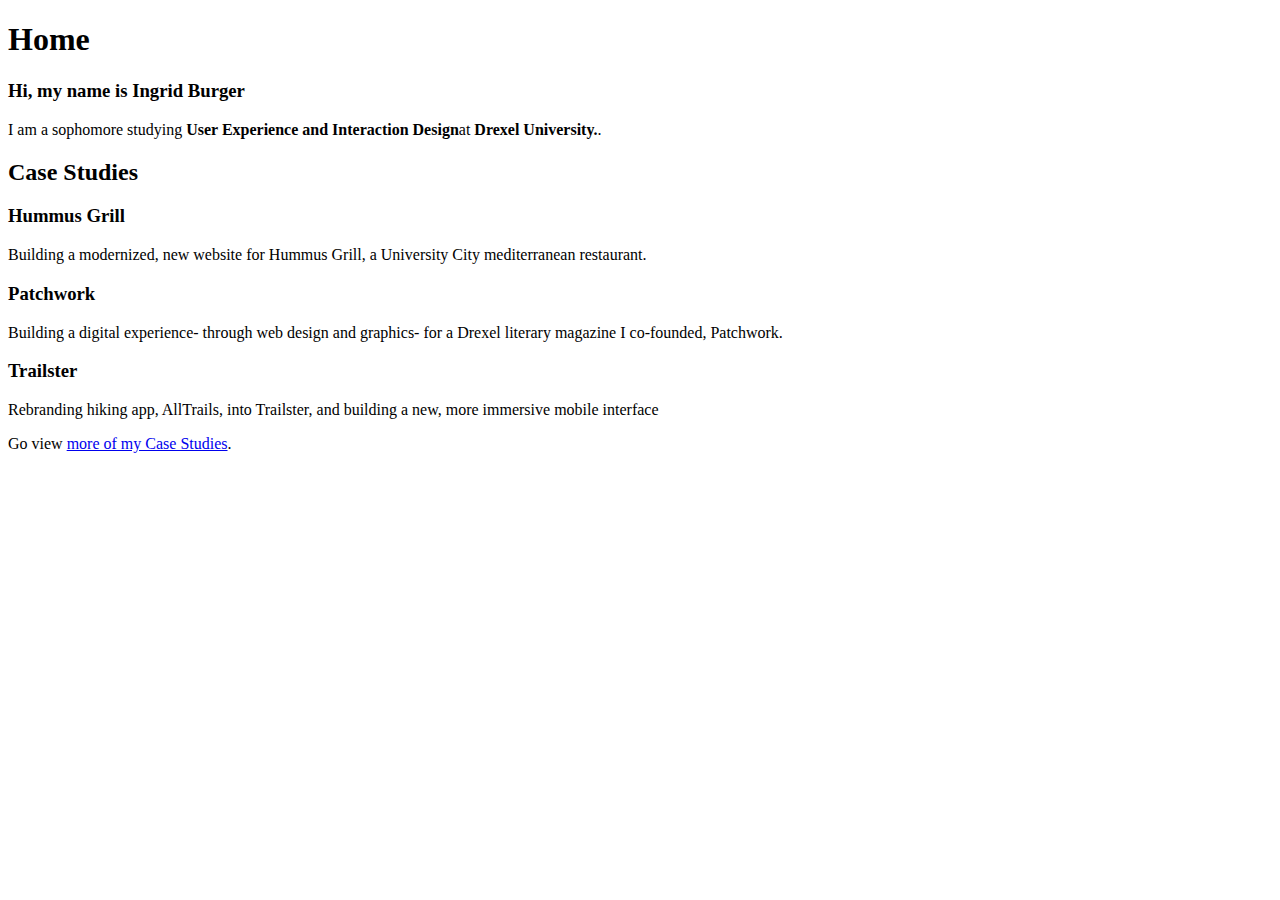
==== Index.html @ 8da5daaf "Adding HTML" ====
<!DOCTYPE html>
<html lang="en">
<head>
    <meta charset="UTF-8">
    <title>Ingrid Burger's Portfolio</title>
</head>
<body>
    <header> 
        <h1>Home</h1>
    </header>
    <main>
        <article>
            <h3>Hi, my name is <strong>Ingrid Burger</strong></h3>

            <p>I am a sophomore studying <strong>User Experience and Interaction Design</strong>at <strong>Drexel University.</strong>.</p>
        </article>
        <article>
            <h2>Case Studies</h2>
            
            <h3>Hummus Grill</h3>
            <p> Building a modernized, new website for Hummus Grill, a University City mediterranean restaurant.</p>

            <h3>Patchwork</h3>
            <p>Building a digital experience- through web design and graphics- for a Drexel literary magazine I co-founded, Patchwork.</p>

            <h3>Trailster</h3>
            <p>Rebranding hiking app, AllTrails, into Trailster, and building a new, more immersive mobile interface</p>

            <p>Go view <a href="case_studies.html">more of my Case Studies</a>.</p>
        </article>
    </main>
</body>
</html>
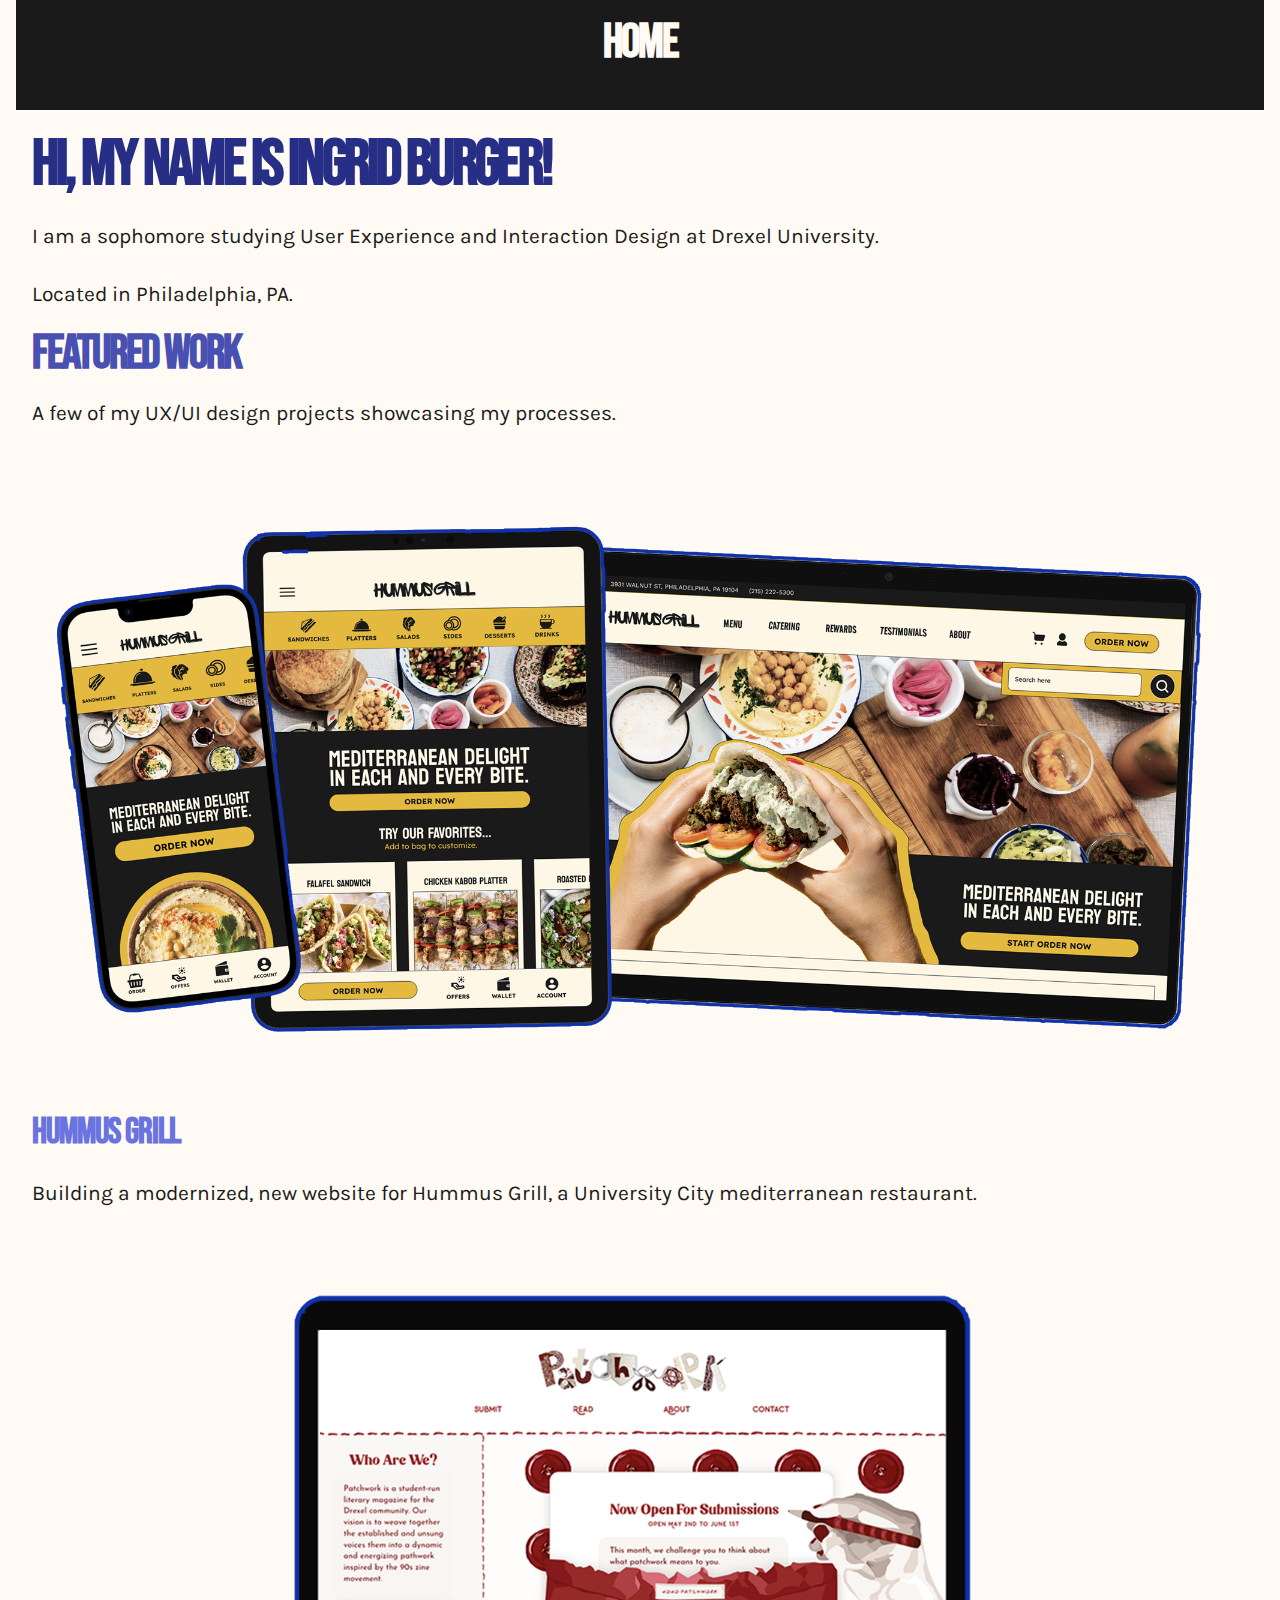
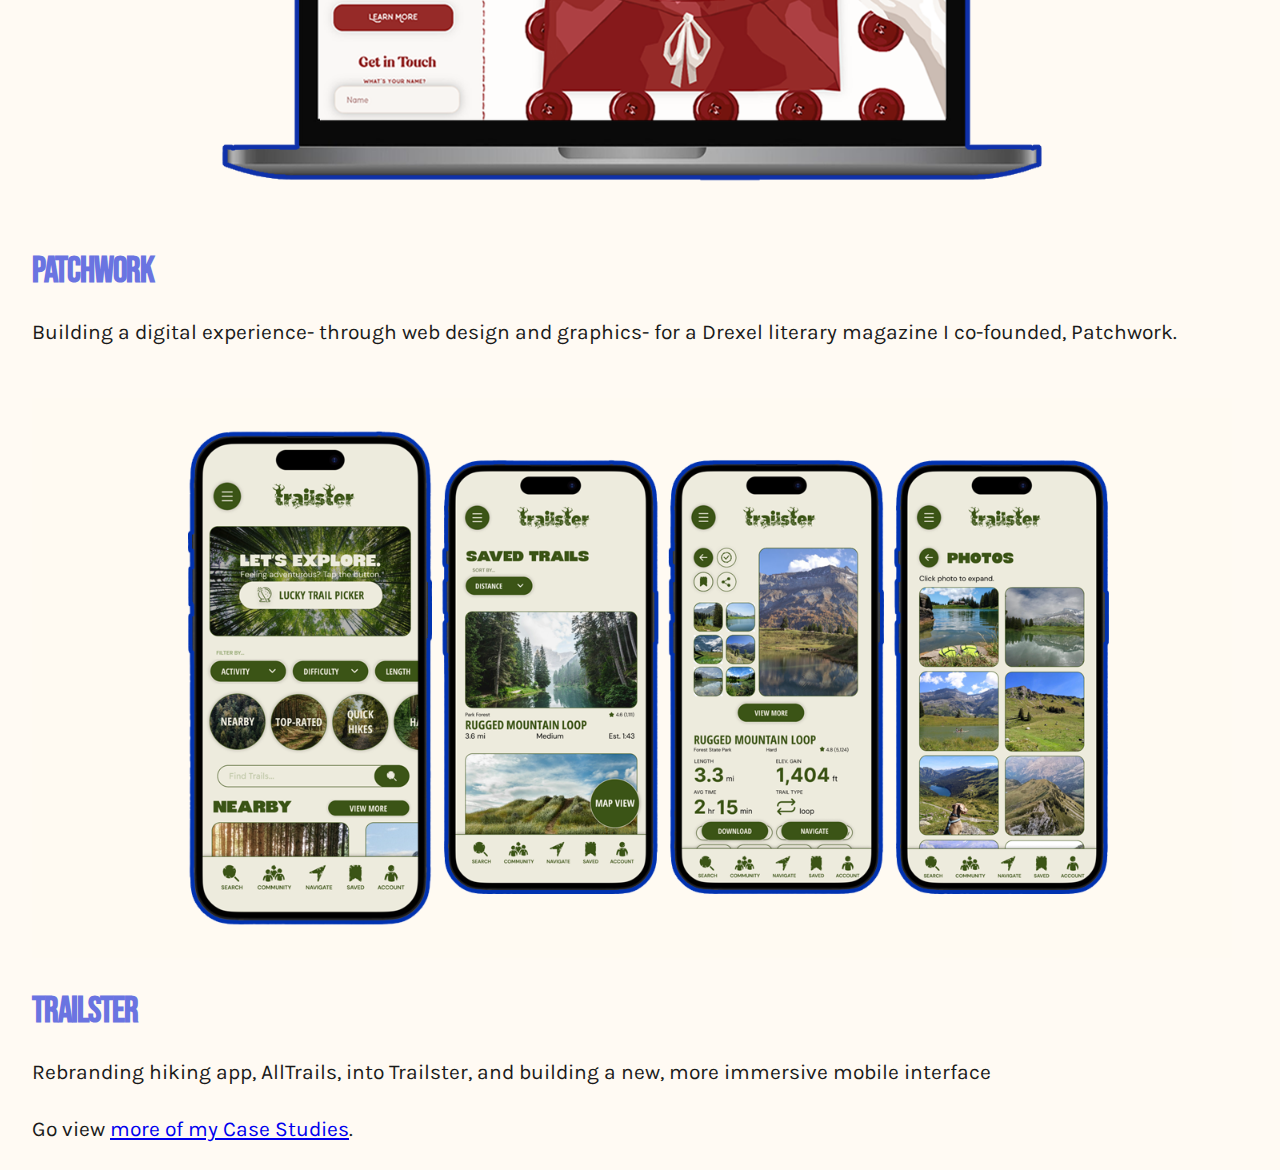
==== commit a5edbbc5: "html & css" ====
--- a/Index.html
+++ b/Index.html
@@ -2,32 +2,51 @@
 <html lang="en">
 <head>
     <meta charset="UTF-8">
+    <meta name="viewport" content="width=device-width, initial-scale=1.0">
     <title>Ingrid Burger's Portfolio</title>
+    <link rel="stylesheet" href="css/Stylesheet.CSS">
 </head>
 <body>
-    <header> 
-        <h1>Home</h1>
-    </header>
-    <main>
-        <article>
-            <h3>Hi, my name is <strong>Ingrid Burger</strong></h3>
+    <div class="container"></div>
+        <header>
+            <h2>Home</h2>
+        </header>
+        
+        <section>
+            <h1>Hi, my name is Ingrid Burger!</h1>
+        </section>
+        
+        <section>
+            <p>I am a sophomore studying <b>User Experience and Interaction Design</b> at <b>Drexel University</b>.</p>
+            <p>Located in Philadelphia, PA.</p>
+        </section>
 
-            <p>I am a sophomore studying <strong>User Experience and Interaction Design</strong>at <strong>Drexel University.</strong>.</p>
-        </article>
-        <article>
-            <h2>Case Studies</h2>
-            
+        <section>
+            <h2>Featured Work</h2>
+            <p>A few of my UX/UI design projects showcasing my processes.</p>
+        </section>
+
+        <section>
+            <img alt="Hummus Grill Banner" src="./images/HummusGrillBanner.png"/>
             <h3>Hummus Grill</h3>
             <p> Building a modernized, new website for Hummus Grill, a University City mediterranean restaurant.</p>
+        </section>
 
+        <section>
+            <img alt="Patchwork Banner" src="./images/PatchworkBanner.png"/>
             <h3>Patchwork</h3>
             <p>Building a digital experience- through web design and graphics- for a Drexel literary magazine I co-founded, Patchwork.</p>
+        </section>
 
+        <section>
+            <img alt="Trailster Banner" src="./images/TrailsterBanner.png"/>
             <h3>Trailster</h3>
             <p>Rebranding hiking app, AllTrails, into Trailster, and building a new, more immersive mobile interface</p>
+        </section>
 
+        <section>
             <p>Go view <a href="case_studies.html">more of my Case Studies</a>.</p>
-        </article>
-    </main>
+        </section>
+    </div>
 </body>
 </html>--- a/css/Stylesheet.CSS
+++ b/css/Stylesheet.CSS
@@ -0,0 +1,120 @@
+@font-face {
+    font-family: 'BebasNeue';
+    src: url('../fonts/BebasNeue-Regular.woff2') format(woff2); 
+    font-weight: normal;
+    font-style: normal;
+    font-display: swap;
+}
+
+@font-face {
+    font-family: 'Karla';
+    src: url('../fonts/Karla-Regular.woff2') format(woff2);
+    font-weight: 200 800;
+    font-style: normal;
+    font-display: swap;
+}
+
+:root {
+    --light-primary:#FFFAF3;
+    --light-secondary:#EBE7E0;
+    --dark-primary:#1A1A1A;
+    --dark-secondary:#424242;
+    --accent-dark:#262E86;
+    --accent-med-dark:#4851B1;
+    --accent-medium:#6A74E1;
+    --accent-med-light:#98A0F8;
+    --accent-light:#C5CAFF;
+
+    --background-color:var(--light-primary);
+    --foreground-color:var(--dark-primary);
+
+    --font-sans-serif: 'Karla', Helvetica, Arial, sans-serif;
+    --font-bold: 'BebasNeue', var(--font-sans-serif);
+
+    --rhythm: 1.5rem;
+}
+
+* {
+    box-sizing: border-box;
+}
+
+body {
+    background-color: var(--background-color);
+    color: var(--foreground-color);
+    font-family: var(--font-sans-serif);
+    font-size: 130%;
+    line-height: 1.6;
+    margin: 0;
+    padding: 0 1rem;
+}
+
+header {
+    background-color: var(--dark-primary);
+    color: var(--light-primary);
+    padding: var(--rhythm);
+    text-align: center;
+}
+
+header h1, header h2 {
+    color: var(--light-primary);
+    padding: 0 var(--rhythm);
+}
+
+img {
+    height: auto;
+    width: 100%;
+    max-width: 1200px;
+    margin: var(--rhythm) auto;
+}
+  
+b {
+    color: var(--accent-primary);
+    font-weight: bold;
+}  
+
+h1, h2, h3 {
+    font-family: var(--font-bold);
+    margin: 0 0 var(--rhythm) 0;
+}
+
+h1 {
+    color: var(--accent-dark);
+    font-size: 65px;
+    letter-spacing: -3px;
+    line-height: 62px;
+    margin-top: var(--rhythm);
+}
+
+h2 {
+    color: var(--accent-med-dark);
+    font-size: 48px;
+    letter-spacing: -2px;
+    line-height: 0.8;
+}
+
+h3 {
+    color: var(--accent-medium);
+    font-size: 36px;
+    letter-spacing: -1px;
+    line-height: 40px;
+}
+
+p {
+    color: var(--dark-primary);
+    font-family: var(--font-sans-serif);
+    font-size: 100%;
+    margin: 0 0 var(--rhythm) 0;
+}
+
+.container {
+    max-width: 1200px;
+    margin: 0 auto;
+    padding-left: 1rem;
+    padding-right: 1rem;
+}
+
+section {
+    margin: var(--rhythm) 0;
+    padding-left: 1rem;
+    padding-right: 1rem;
+}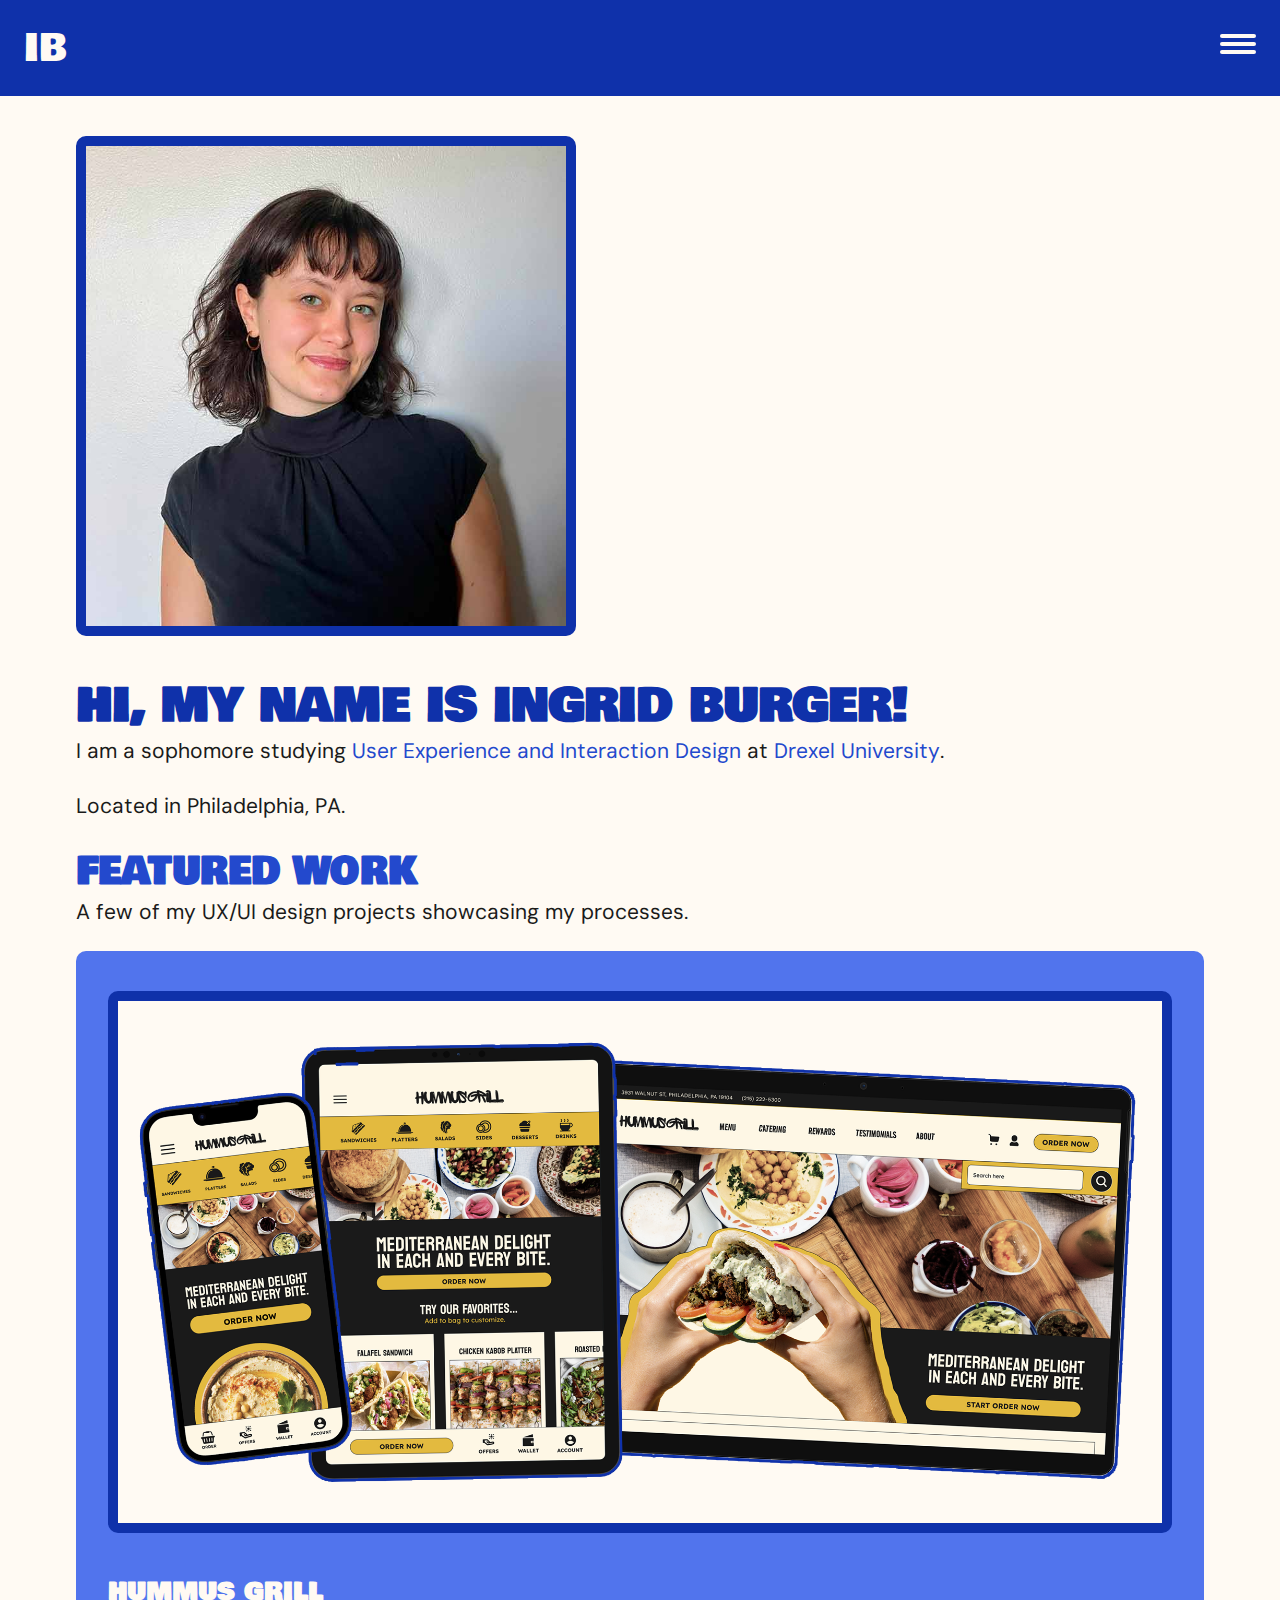
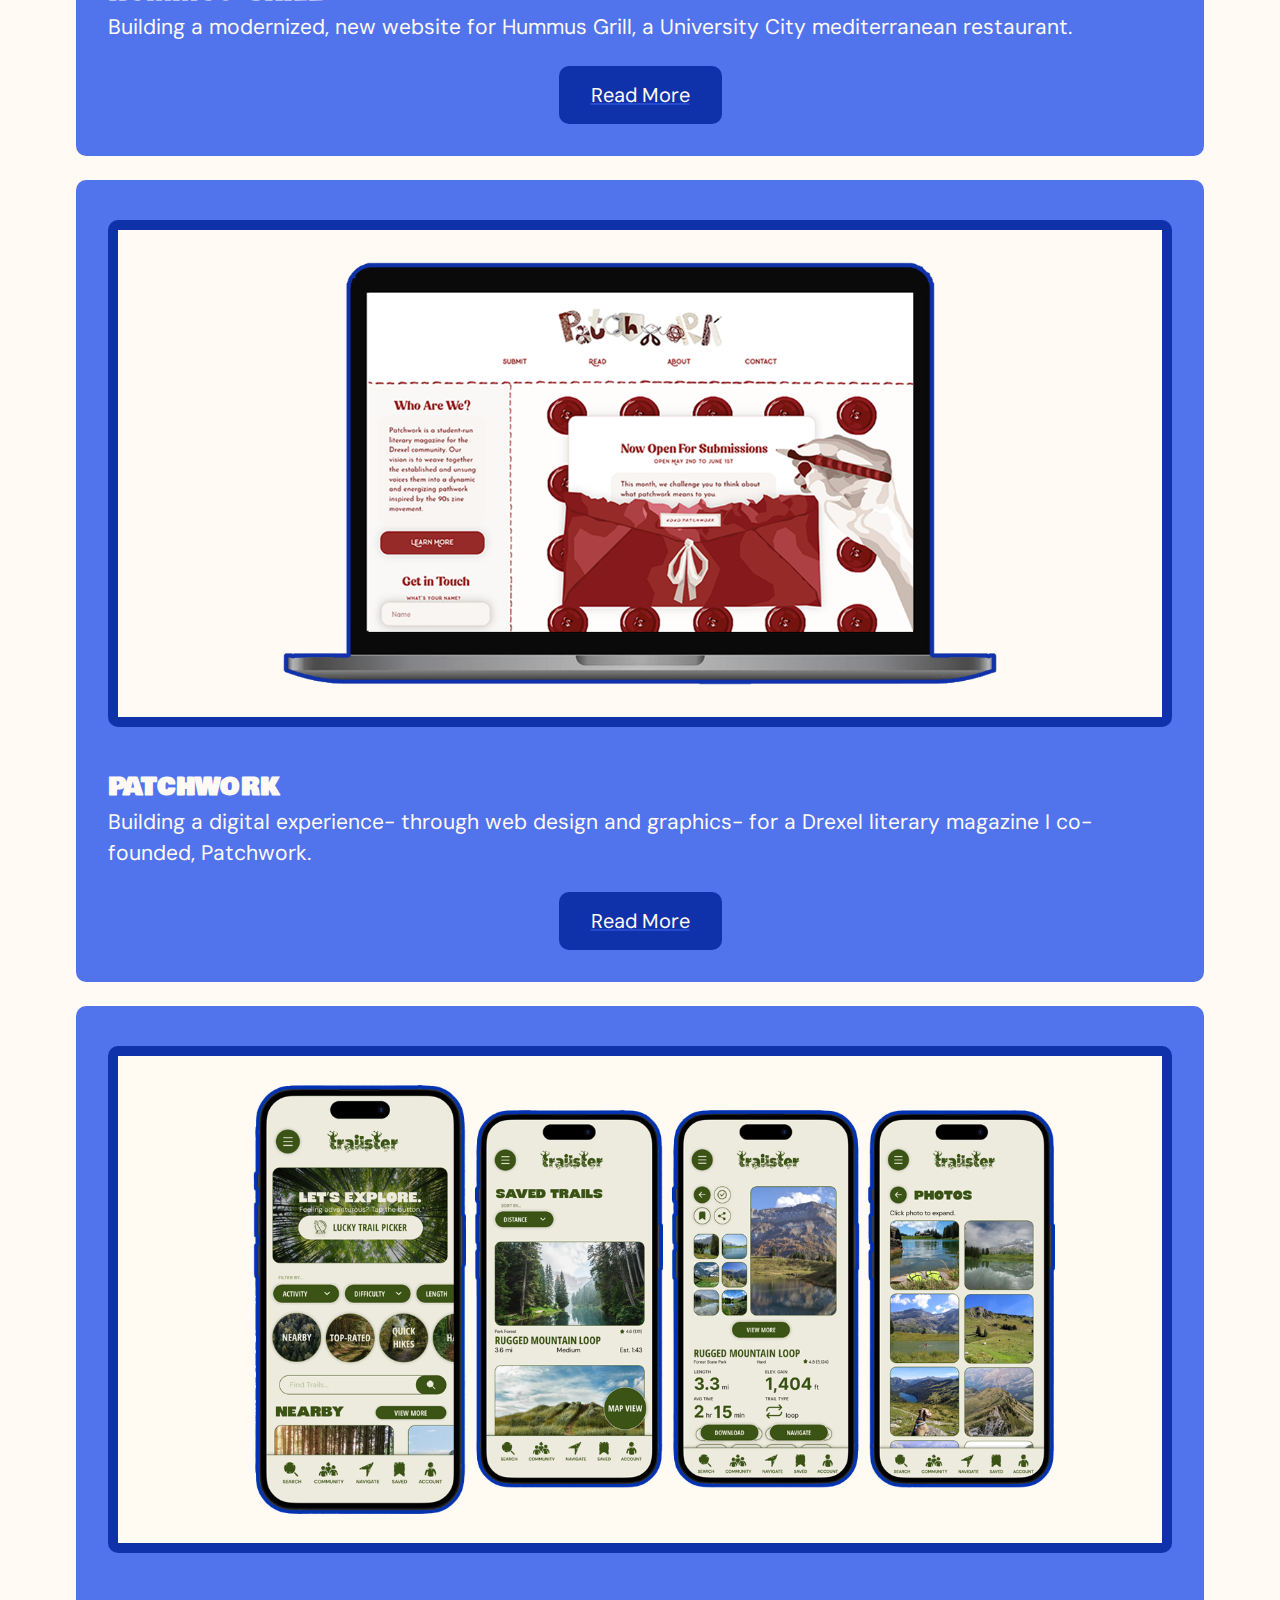
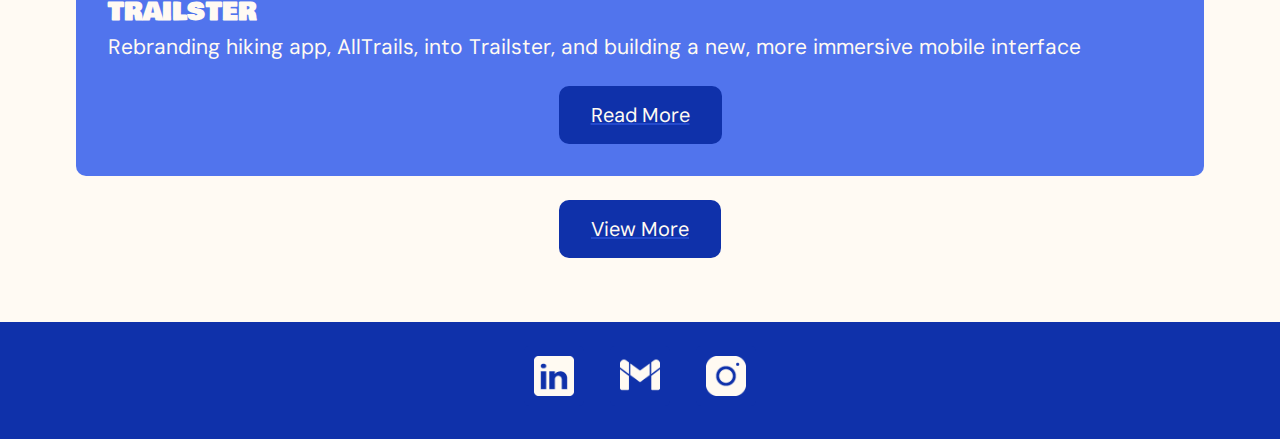
==== commit 39ef7511: "Most Done" ====
--- a/Index.html
+++ b/Index.html
@@ -7,46 +7,83 @@
     <link rel="stylesheet" href="css/Stylesheet.CSS">
 </head>
 <body>
-    <div class="container"></div>
+    <div class="container"> 
         <header>
-            <h2>Home</h2>
+            <div class="header-text"><a href="Index.html">IB</a></div>
+            <input type="checkbox" id="nav-toggle" class="nav-toggle">
+            <label for="nav-toggle" class="nav-toggle-label">
+                <span></span>
+                <span></span>
+                <span></span>
+            </label>
+            <div class="nav-backdrop"></div>
+            <nav>
+                <ul>
+                    <li><a href="Index.html">Home</a></li>
+                    <li><a href="Case_Studies.html">Case Studies</a></li>
+                    <li><a href="Resume.html">Resume</a></li>
+                    <li><a href="About.html">About Me</a></li>
+                </ul>
+            </nav>
         </header>
-        
-        <section>
-            <h1>Hi, my name is Ingrid Burger!</h1>
-        </section>
-        
-        <section>
-            <p>I am a sophomore studying <b>User Experience and Interaction Design</b> at <b>Drexel University</b>.</p>
-            <p>Located in Philadelphia, PA.</p>
-        </section>
+    
+        <main>
+            <section>
+                <img class="profile" alt="Profile Picture" src="./images/Profile_Picture.jpg"/>
+                <h1>Hi, my name is Ingrid Burger!</h1>
+                <p>I am a sophomore studying <b>User Experience and Interaction Design</b> at <b>Drexel University</b>.</p>
+                <p>Located in Philadelphia, PA.</p>
+            </section>
 
-        <section>
-            <h2>Featured Work</h2>
-            <p>A few of my UX/UI design projects showcasing my processes.</p>
-        </section>
+            <section>
+                <h2>Featured Work</h2>
+                <p>A few of my UX/UI design projects showcasing my processes.</p>
+            </section>
 
-        <section>
-            <img alt="Hummus Grill Banner" src="./images/HummusGrillBanner.png"/>
-            <h3>Hummus Grill</h3>
-            <p> Building a modernized, new website for Hummus Grill, a University City mediterranean restaurant.</p>
-        </section>
+            <section class="case-study">
+                <img alt="Hummus Grill Banner" src="./images/HummusGrillBanner.png"/>
+                <h3>Hummus Grill</h3>
+                <p> Building a modernized, new website for Hummus Grill, a University City mediterranean restaurant.</p>
+                <a href="./Hummus_Grill.html">
+                    <button>Read More</button>
+                </a>
+            </section>
 
-        <section>
-            <img alt="Patchwork Banner" src="./images/PatchworkBanner.png"/>
-            <h3>Patchwork</h3>
-            <p>Building a digital experience- through web design and graphics- for a Drexel literary magazine I co-founded, Patchwork.</p>
-        </section>
+            <section class="case-study">
+                <img alt="Patchwork Banner" src="./images/PatchworkBanner.png"/>
+                <h3>Patchwork</h3>
+                <p>Building a digital experience- through web design and graphics- for a Drexel literary magazine I co-founded, Patchwork.</p>
+                <a href="./Patchwork.html">
+                    <button>Read More</button>
+                </a>
+            </section>
 
-        <section>
-            <img alt="Trailster Banner" src="./images/TrailsterBanner.png"/>
-            <h3>Trailster</h3>
-            <p>Rebranding hiking app, AllTrails, into Trailster, and building a new, more immersive mobile interface</p>
-        </section>
+            <section class="case-study">
+                <img alt="Trailster Banner" src="./images/TrailsterBanner.png"/>
+                <h3>Trailster</h3>
+                <p>Rebranding hiking app, AllTrails, into Trailster, and building a new, more immersive mobile interface</p>
+                <a href="./Trailster.html">
+                    <button>Read More</button>
+                </a>
+            </section>
 
-        <section>
-            <p>Go view <a href="case_studies.html">more of my Case Studies</a>.</p>
-        </section>
+            <a href="./Case_Studies.html">
+                <button>View More</button>
+            </a>            
+        </main>
     </div>
+    <footer>
+        <div class="social-links">
+            <a href="https://www.linkedin.com/in/ingridburger/" target="_blank">
+                <img src="./images/Social_Media_Icons/LinkedIn-Icon.png" alt="LinkedIn">
+            </a>
+            <a href="mailto:ingridgburger@gmail.com" target="_blank">
+                <img src="./images/Social_Media_Icons/Gmail-Icon.png" alt="Gmail">
+            </a>
+            <a href="https://www.instagram.com/ingridgbart?utm_source=ig_web_button_share_sheet&igsh=ZDNlZDc0MzIxNw==" target="_blank">
+                <img src="./images/Social_Media_Icons/Instagram-Icon.png" alt="Instagram">
+            </a>
+        </div>
+    </footer>
 </body>
 </html>--- a/css/Stylesheet.CSS
+++ b/css/Stylesheet.CSS
@@ -1,39 +1,56 @@
+/*Fonts*/
 @font-face {
-    font-family: 'BebasNeue';
-    src: url('../fonts/BebasNeue-Regular.woff2') format(woff2); 
+    font-family: 'BowlbyOne';
+    src: url('../fonts/BowlbyOne-Regular.woff2') format(woff2); 
     font-weight: normal;
     font-style: normal;
     font-display: swap;
 }
 
 @font-face {
-    font-family: 'Karla';
-    src: url('../fonts/Karla-Regular.woff2') format(woff2);
-    font-weight: 200 800;
+    font-family: 'DM Sans';
+    src: url('../fonts/DMSans-9ptRegular.woff2') format(woff2);
+    font-weight: 100 900;
     font-style: normal;
     font-display: swap;
 }
 
+@font-face {
+    font-family: 'DM Sans';
+    src: url('../fonts/DMSans-9ptItalic.woff2') format(woff2);
+    font-weight: 100 900;
+    font-style: italic;
+    font-display: swap;
+}
+
+/*Properties*/
 :root {
     --light-primary:#FFFAF3;
     --light-secondary:#EBE7E0;
     --dark-primary:#1A1A1A;
     --dark-secondary:#424242;
-    --accent-dark:#262E86;
-    --accent-med-dark:#4851B1;
-    --accent-medium:#6A74E1;
-    --accent-med-light:#98A0F8;
-    --accent-light:#C5CAFF;
+    --accent-dark:#0f31aa;
+    --accent-med-dark:#2349cd;
+    --accent-medium:#5174ed;
+    --accent-med-light:#7e99f6;
+    --accent-light:#b9c9ff;
 
     --background-color:var(--light-primary);
     --foreground-color:var(--dark-primary);
 
-    --font-sans-serif: 'Karla', Helvetica, Arial, sans-serif;
-    --font-bold: 'BebasNeue', var(--font-sans-serif);
+    --font-sans-serif: 'DM Sans', Helvetica, Arial, sans-serif;
+    --font-bold: 'BowlbyOne', var(--font-sans-serif);
 
     --rhythm: 1.5rem;
-}
-
+
+    --nav-height: 6rem;
+    --menu-icon-color: var(--light-primary);
+    --nav-background: var(--accent-dark);
+    --nav-hover-bg: var(--accent-medium);
+    --nav-width: 300px;
+}
+
+/*Base*/
 * {
     box-sizing: border-box;
 }
@@ -43,78 +60,323 @@
     color: var(--foreground-color);
     font-family: var(--font-sans-serif);
     font-size: 130%;
-    line-height: 1.6;
+    line-height: 1.5;
     margin: 0;
-    padding: 0 1rem;
-}
-
+    margin-top: 8rem;
+    padding: 0;
+    padding-bottom: 4rem;
+}
+
+html, body {
+    margin: 0;
+    padding: 0;
+}
+
+main {
+    padding: 8rem 1rem 4rem;
+}
+
+section.case-study {
+    background-color: var(--accent-medium);
+    border-radius: 10px;
+    color: var(--light-primary);
+    padding: 2rem;
+}
+
+.section-divider {
+    border: none;
+    border-top: 2px solid var(--accent-medium);
+    width: 100%;
+    margin: 2rem auto;
+}
+
+.item-divider {
+    border: none;
+    border-top: 2px solid var(--accent-light);
+    width: 100%;
+    margin: 2rem auto;
+}
+
+.case-study h1, .case-study h2, .case-study h3, .case-study p {
+    color: var(--light-primary);
+}
+
+.container {
+    max-width: 1200px;
+    margin: 0 auto;
+    min-height: 100%;
+    padding: 0 20px;
+}
+
+section {
+    margin-bottom: var(--rhythm);
+}
+
+.section-container {
+    border: none;
+    border-top: 2px solid var(--accent-medium);
+    width: 80%;
+    margin: 2rem auto;
+}
+
+/*Header*/
 header {
-    background-color: var(--dark-primary);
-    color: var(--light-primary);
-    padding: var(--rhythm);
+    align-items: center;
+    background-color: var(--accent-dark);
+    color: var(--light-primary);
+    display: flex;
+    height: var(--nav-height);
+    justify-content: space-between;
+    left: 0;
+    padding: 0 1.5rem;
+    position: fixed;
+    right: 0;
+    top: 0;
+    z-index: 1000;
+}
+
+header h1, header h2 {
+    color: var(--light-primary);
+    padding: 0;
+}
+
+.header-text a {
+    color: var(--light-primary);
+    font-family: var(--font-bold);
+    font-size: 36px;
+    text-decoration: none;
+}
+
+.header-text a:hover,
+.header-text a:focus,
+.header-text a:visited {
+    color: var(--light-primary);
+    text-decoration: none;
+}
+
+/*Footer*/
+footer {
+    background-color: var(--accent-dark);
+    color: var(--light-primary);
+    margin: 0;
+    padding: 1rem;
     text-align: center;
-}
-
-header h1, header h2 {
-    color: var(--light-primary);
-    padding: 0 var(--rhythm);
-}
-
-img {
-    height: auto;
-    width: 100%;
-    max-width: 1200px;
-    margin: var(--rhythm) auto;
-}
-  
+    width: 100vw;
+}
+
+.social-links a {
+    margin: 0 10px;
+    display: inline-block;
+}
+
+.social-links img {
+    width: 60px;
+    height: 60px;
+    border-radius: 5px;
+    transition: transform 0.3s ease-in-out;
+}
+
+.social-links img:hover {
+    transform: scale(1.2);
+}
+
+
+/*Typography*/
+a {
+    color: var(--accent-med-dark);
+}
+
 b {
-    color: var(--accent-primary);
-    font-weight: bold;
-}  
-
+    color: var(--accent-med-dark);
+    font-weight: 600;
+}
 h1, h2, h3 {
     font-family: var(--font-bold);
-    margin: 0 0 var(--rhythm) 0;
+    margin: 0 0 0.5rem 0;
+    text-transform: uppercase;
 }
 
 h1 {
     color: var(--accent-dark);
-    font-size: 65px;
-    letter-spacing: -3px;
-    line-height: 62px;
-    margin-top: var(--rhythm);
+    font-size: 45px;
+    letter-spacing: 0px;
+    line-height: 43px;
+    margin-top: 2rem;
 }
 
 h2 {
     color: var(--accent-med-dark);
-    font-size: 48px;
-    letter-spacing: -2px;
-    line-height: 0.8;
+    font-size: 36px;
+    letter-spacing: 0px;
+    line-height: 34px;
+    margin-top: 2rem;
 }
 
 h3 {
     color: var(--accent-medium);
-    font-size: 36px;
-    letter-spacing: -1px;
-    line-height: 40px;
+    font-size: 24px;
+    letter-spacing: 0px;
+    line-height: 22px;
+    margin-top: 2rem;
+}
+
+h3 + h1 {
+    margin-top: 0.5rem;
 }
 
 p {
     color: var(--dark-primary);
     font-family: var(--font-sans-serif);
     font-size: 100%;
-    margin: 0 0 var(--rhythm) 0;
-}
-
-.container {
+    margin: 0 0 1.5rem 0;
+}
+
+ul li {
+    margin-bottom: 0.5rem;
+}
+
+/*Button*/
+button {
+    background-color: var(--accent-dark);
+    border: none;
+    border-radius: 10px;
+    color: var(--light-primary);
+    cursor: pointer;
+    display: block;
+    font-family: var(--font-sans-serif);
+    font-size: 1.25rem;
+    font-weight: bold;
+    margin: 0 auto;
+    padding: 1rem 2rem;
+    text-align: center;
+    transition: transform 0.3s ease-in-out;
+}
+
+button:hover {
+    background-color: var(--accent-med-dark);
+    transform: scale(1.1);
+}
+
+p + button {
+    margin-top: 0.5rem;
+}
+
+/*Images*/
+img {
+    border: 10px solid var(--accent-dark);
+    border-radius: 10px;
+    height: auto;
+    width: 100%;
     max-width: 1200px;
-    margin: 0 auto;
-    padding-left: 1rem;
-    padding-right: 1rem;
-}
-
-section {
-    margin: var(--rhythm) 0;
-    padding-left: 1rem;
-    padding-right: 1rem;
+    margin: 0.5rem auto;
+}
+
+img.profile {
+    max-width: 500px;
+    width: 100%;
+}
+  
+/* Navigation */
+nav {
+    align-items: center;
+    background: var(--nav-background);
+    height: 100vh;
+    justify-content: space-between;
+    margin-top: var(--nav-height);
+    position: fixed;
+    right: -100%;
+    top: 0;
+    transition: right 0.3s ease-in-out;
+    width: var(--nav-width);
+    z-index: 999;
+}
+
+nav li a {
+    color: var(--light-primary);
+    display: block;
+    font-family: var(--font-sans-serif);
+    font-size: 1.25rem;
+    padding: 1rem 1.5rem;
+    text-decoration: none;
+}
+
+nav li a:hover {
+    background-color: var(--nav-hover-bg);
+}
+
+nav ul {
+    list-style: none;
+    margin: 0;
+    padding: 0;
+}
+
+.nav-backdrop {
+    background: rgba(0, 0, 0, 0.5);
+    top: var(--nav-height);
+    left: 0;
+    opacity: 0;
+    position: fixed;
+    top: 0;
+    visibility: hidden;
+    width: 100%;
+    z-index: 998;
+}
+
+.nav-toggle {
+    display: none;
+}
+
+.nav-toggle-label {
+    cursor: pointer;
+    display: flex;
+    flex-direction: column;
+    justify-content: center;
+    height: 40px;
+    width: 36px; 
+    position: relative;
+    z-index: 1001;
+}
+
+.nav-toggle-label span {
+    background-color: var(--menu-icon-color);
+    border-radius: 10px;
+    display: block;
+    height: 4px;
+    position: absolute;
+    width: 100%;
+}
+
+.nav-toggle-label span:nth-child(1) { 
+    top: 6px; 
+}
+
+.nav-toggle-label span:nth-child(2) { 
+    top: 14px; 
+}
+
+.nav-toggle-label span:nth-child(3) { 
+    top: 22px; 
+}
+
+.nav-toggle:checked ~ .nav-backdrop {
+    opacity: 1;
+    visibility: visible;
+}
+
+.nav-toggle:checked ~ nav {
+    right: 0;
+}
+
+.nav-toggle:checked ~ .nav-toggle-label span:nth-child(1) {
+    top: 12px;
+    transform: rotate(45deg);
+}
+
+.nav-toggle:checked ~ .nav-toggle-label span:nth-child(2) {
+    display: none;
+}
+
+.nav-toggle:checked ~ .nav-toggle-label span:nth-child(3) {
+    top: 12px;
+    transform: rotate(-45deg);
 }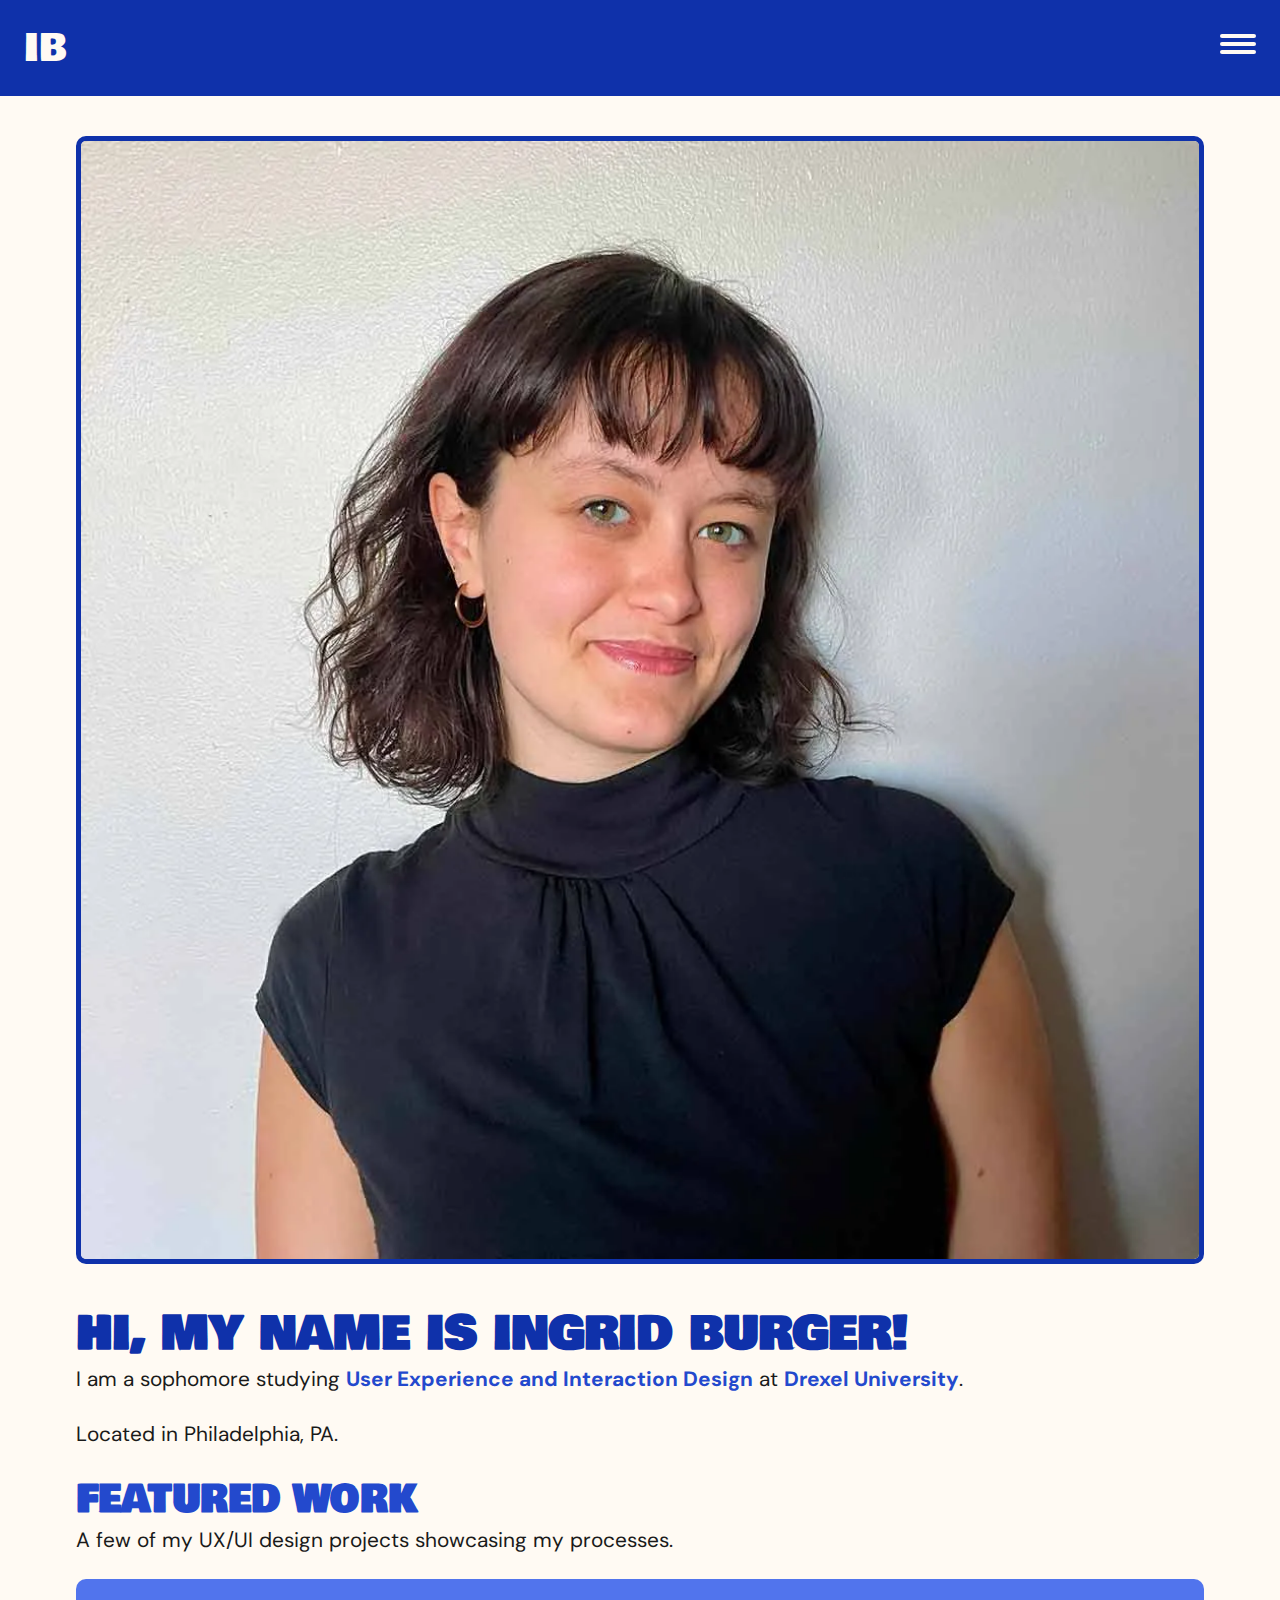
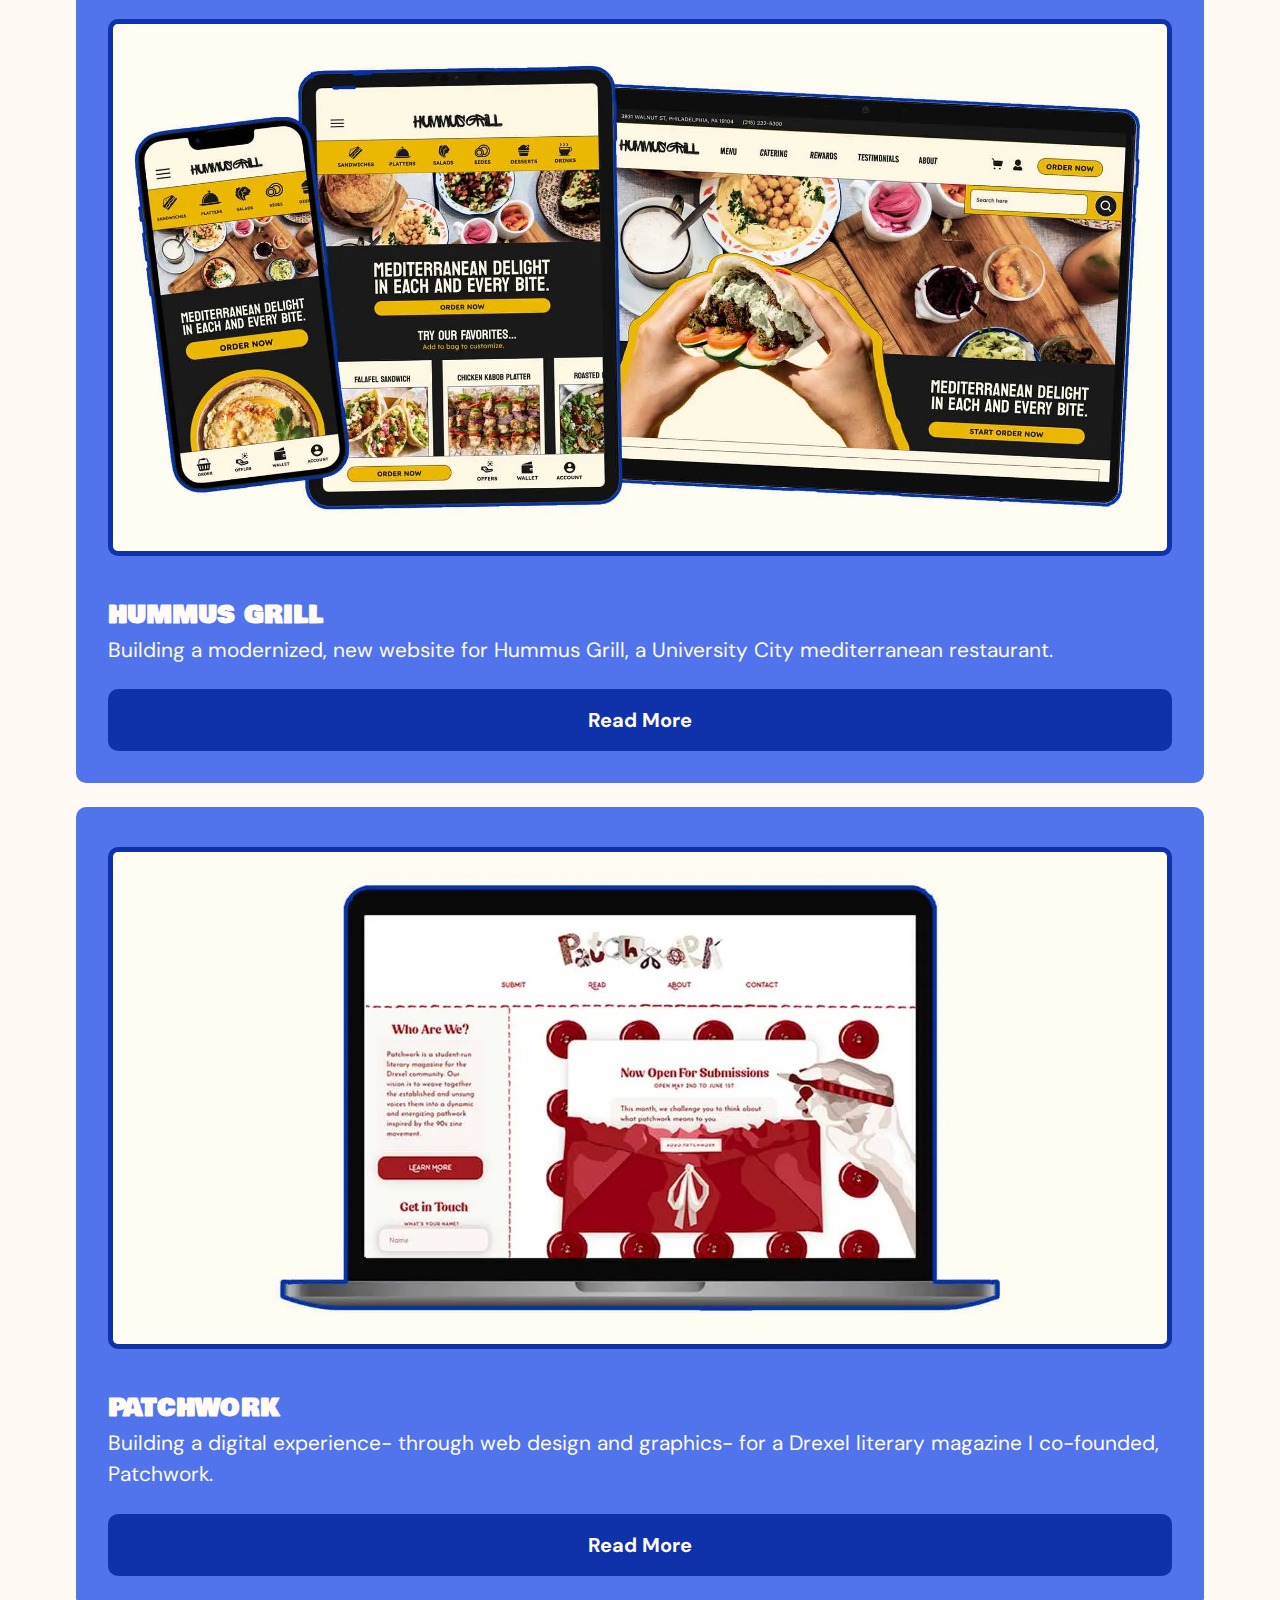
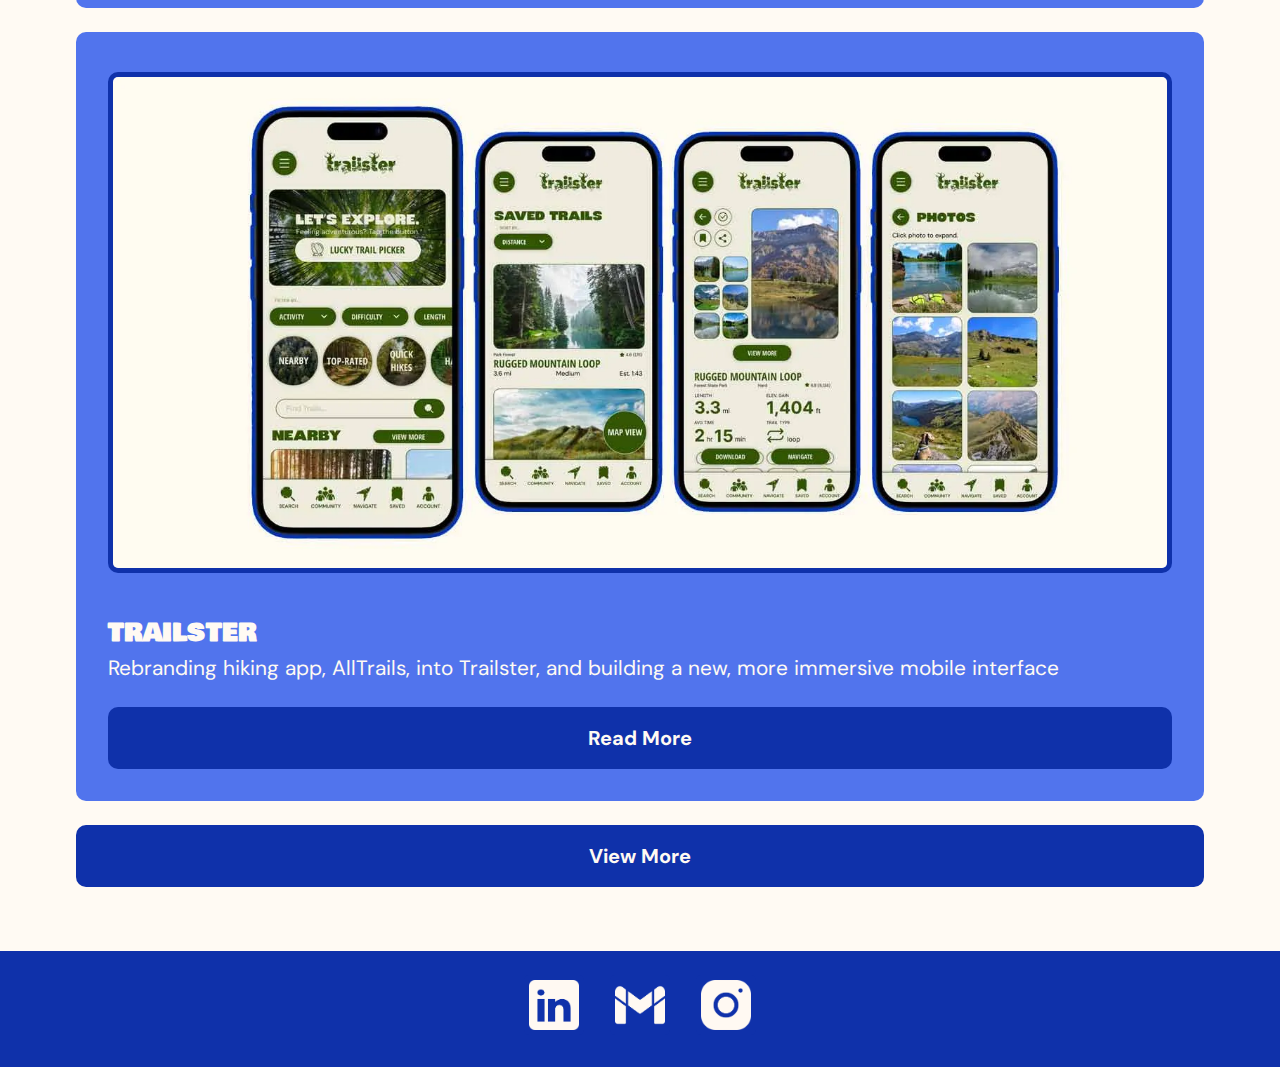
==== commit 1c0fc00d: "Finished" ====
--- a/Index.html
+++ b/Index.html
@@ -29,7 +29,7 @@
     
         <main>
             <section>
-                <img class="profile" alt="Profile Picture" src="./images/Profile_Picture.jpg"/>
+                <img class="profile" alt="Profile Picture" src="./images/Profile_Picture.webp"/>
                 <h1>Hi, my name is Ingrid Burger!</h1>
                 <p>I am a sophomore studying <b>User Experience and Interaction Design</b> at <b>Drexel University</b>.</p>
                 <p>Located in Philadelphia, PA.</p>
@@ -41,47 +41,40 @@
             </section>
 
             <section class="case-study">
-                <img alt="Hummus Grill Banner" src="./images/HummusGrillBanner.png"/>
+                <img alt="Hummus Grill Banner" src="./images/HG_Banner.webp"/>
                 <h3>Hummus Grill</h3>
                 <p> Building a modernized, new website for Hummus Grill, a University City mediterranean restaurant.</p>
-                <a href="./Hummus_Grill.html">
-                    <button>Read More</button>
-                </a>
+                <a href="./Hummus_Grill.html" class="button-link">Read More</a>
             </section>
 
             <section class="case-study">
-                <img alt="Patchwork Banner" src="./images/PatchworkBanner.png"/>
+                <img alt="Patchwork Banner" src="./images/Patchwork_Banner.webp"/>
                 <h3>Patchwork</h3>
                 <p>Building a digital experience- through web design and graphics- for a Drexel literary magazine I co-founded, Patchwork.</p>
-                <a href="./Patchwork.html">
-                    <button>Read More</button>
-                </a>
+                <a href="./Patchwork.html" class="button-link">Read More</a>
             </section>
 
             <section class="case-study">
-                <img alt="Trailster Banner" src="./images/TrailsterBanner.png"/>
+                <img alt="Trailster Banner" src="./images/Trailster_Banner.webp"/>
                 <h3>Trailster</h3>
                 <p>Rebranding hiking app, AllTrails, into Trailster, and building a new, more immersive mobile interface</p>
-                <a href="./Trailster.html">
-                    <button>Read More</button>
-                </a>
+                <a href="./Trailster.html" class="button-link">Read More</a>
             </section>
 
-            <a href="./Case_Studies.html">
-                <button>View More</button>
-            </a>            
+            <a href="./Case_Studies.html" class="button-link">View More</a>            
         </main>
     </div>
+    
     <footer>
         <div class="social-links">
             <a href="https://www.linkedin.com/in/ingridburger/" target="_blank">
-                <img src="./images/Social_Media_Icons/LinkedIn-Icon.png" alt="LinkedIn">
+                <img alt="LinkedIn" src="./images/Social_Media_Icons/LinkedIn_Icon.webp">
             </a>
             <a href="mailto:ingridgburger@gmail.com" target="_blank">
-                <img src="./images/Social_Media_Icons/Gmail-Icon.png" alt="Gmail">
+                <img alt="Gmail" src="./images/Social_Media_Icons/Gmail_Icon.webp">
             </a>
             <a href="https://www.instagram.com/ingridgbart?utm_source=ig_web_button_share_sheet&igsh=ZDNlZDc0MzIxNw==" target="_blank">
-                <img src="./images/Social_Media_Icons/Instagram-Icon.png" alt="Instagram">
+                <img alt="Instagram" src="./images/Social_Media_Icons/Instagram_Icon.webp">
             </a>
         </div>
     </footer>
--- a/css/Stylesheet.CSS
+++ b/css/Stylesheet.CSS
@@ -1,7 +1,7 @@
 /*Fonts*/
 @font-face {
     font-family: 'BowlbyOne';
-    src: url('../fonts/BowlbyOne-Regular.woff2') format(woff2); 
+    src: url('../fonts/BowlbyOne-Regular.woff2') format('woff2'); 
     font-weight: normal;
     font-style: normal;
     font-display: swap;
@@ -9,7 +9,7 @@
 
 @font-face {
     font-family: 'DM Sans';
-    src: url('../fonts/DMSans-9ptRegular.woff2') format(woff2);
+    src: url('../fonts/DMSans.ttf') format('truetype');
     font-weight: 100 900;
     font-style: normal;
     font-display: swap;
@@ -17,7 +17,7 @@
 
 @font-face {
     font-family: 'DM Sans';
-    src: url('../fonts/DMSans-9ptItalic.woff2') format(woff2);
+    src: url('../fonts/DMSans_Italic.ttf') format('truetype');
     font-weight: 100 900;
     font-style: italic;
     font-display: swap;
@@ -46,7 +46,6 @@
     --nav-height: 6rem;
     --menu-icon-color: var(--light-primary);
     --nav-background: var(--accent-dark);
-    --nav-hover-bg: var(--accent-medium);
     --nav-width: 300px;
 }
 
@@ -72,8 +71,17 @@
     padding: 0;
 }
 
+li::marker {
+    color: var(--accent-medium);
+}
+
 main {
     padding: 8rem 1rem 4rem;
+}
+
+p + video {
+    margin-top:0.5rem;
+    margin-bottom: 2rem;
 }
 
 section.case-study {
@@ -147,7 +155,6 @@
     text-decoration: none;
 }
 
-.header-text a:hover,
 .header-text a:focus,
 .header-text a:visited {
     color: var(--light-primary);
@@ -173,11 +180,6 @@
     width: 60px;
     height: 60px;
     border-radius: 5px;
-    transition: transform 0.3s ease-in-out;
-}
-
-.social-links img:hover {
-    transform: scale(1.2);
 }
 
 
@@ -188,8 +190,9 @@
 
 b {
     color: var(--accent-med-dark);
-    font-weight: 600;
-}
+    font-weight: bold;
+}
+
 h1, h2, h3 {
     font-family: var(--font-bold);
     margin: 0 0 0.5rem 0;
@@ -236,9 +239,8 @@
 }
 
 /*Button*/
-button {
+.button-link {
     background-color: var(--accent-dark);
-    border: none;
     border-radius: 10px;
     color: var(--light-primary);
     cursor: pointer;
@@ -249,21 +251,12 @@
     margin: 0 auto;
     padding: 1rem 2rem;
     text-align: center;
-    transition: transform 0.3s ease-in-out;
-}
-
-button:hover {
-    background-color: var(--accent-med-dark);
-    transform: scale(1.1);
-}
-
-p + button {
-    margin-top: 0.5rem;
+    text-decoration: none;
 }
 
 /*Images*/
 img {
-    border: 10px solid var(--accent-dark);
+    border: 5px solid var(--accent-dark);
     border-radius: 10px;
     height: auto;
     width: 100%;
@@ -271,9 +264,18 @@
     margin: 0.5rem auto;
 }
 
-img.profile {
-    max-width: 500px;
-    width: 100%;
+/*Videos*/
+video {
+    border: 5px solid var(--accent-dark);
+    border-radius: 10px;
+    display: block;
+    height: auto;
+    max-width: 100%;
+    margin: 1rem auto;
+  }
+
+.video-app {
+    border-radius: 40px;
 }
   
 /* Navigation */
@@ -300,10 +302,6 @@
     text-decoration: none;
 }
 
-nav li a:hover {
-    background-color: var(--nav-hover-bg);
-}
-
 nav ul {
     list-style: none;
     margin: 0;
